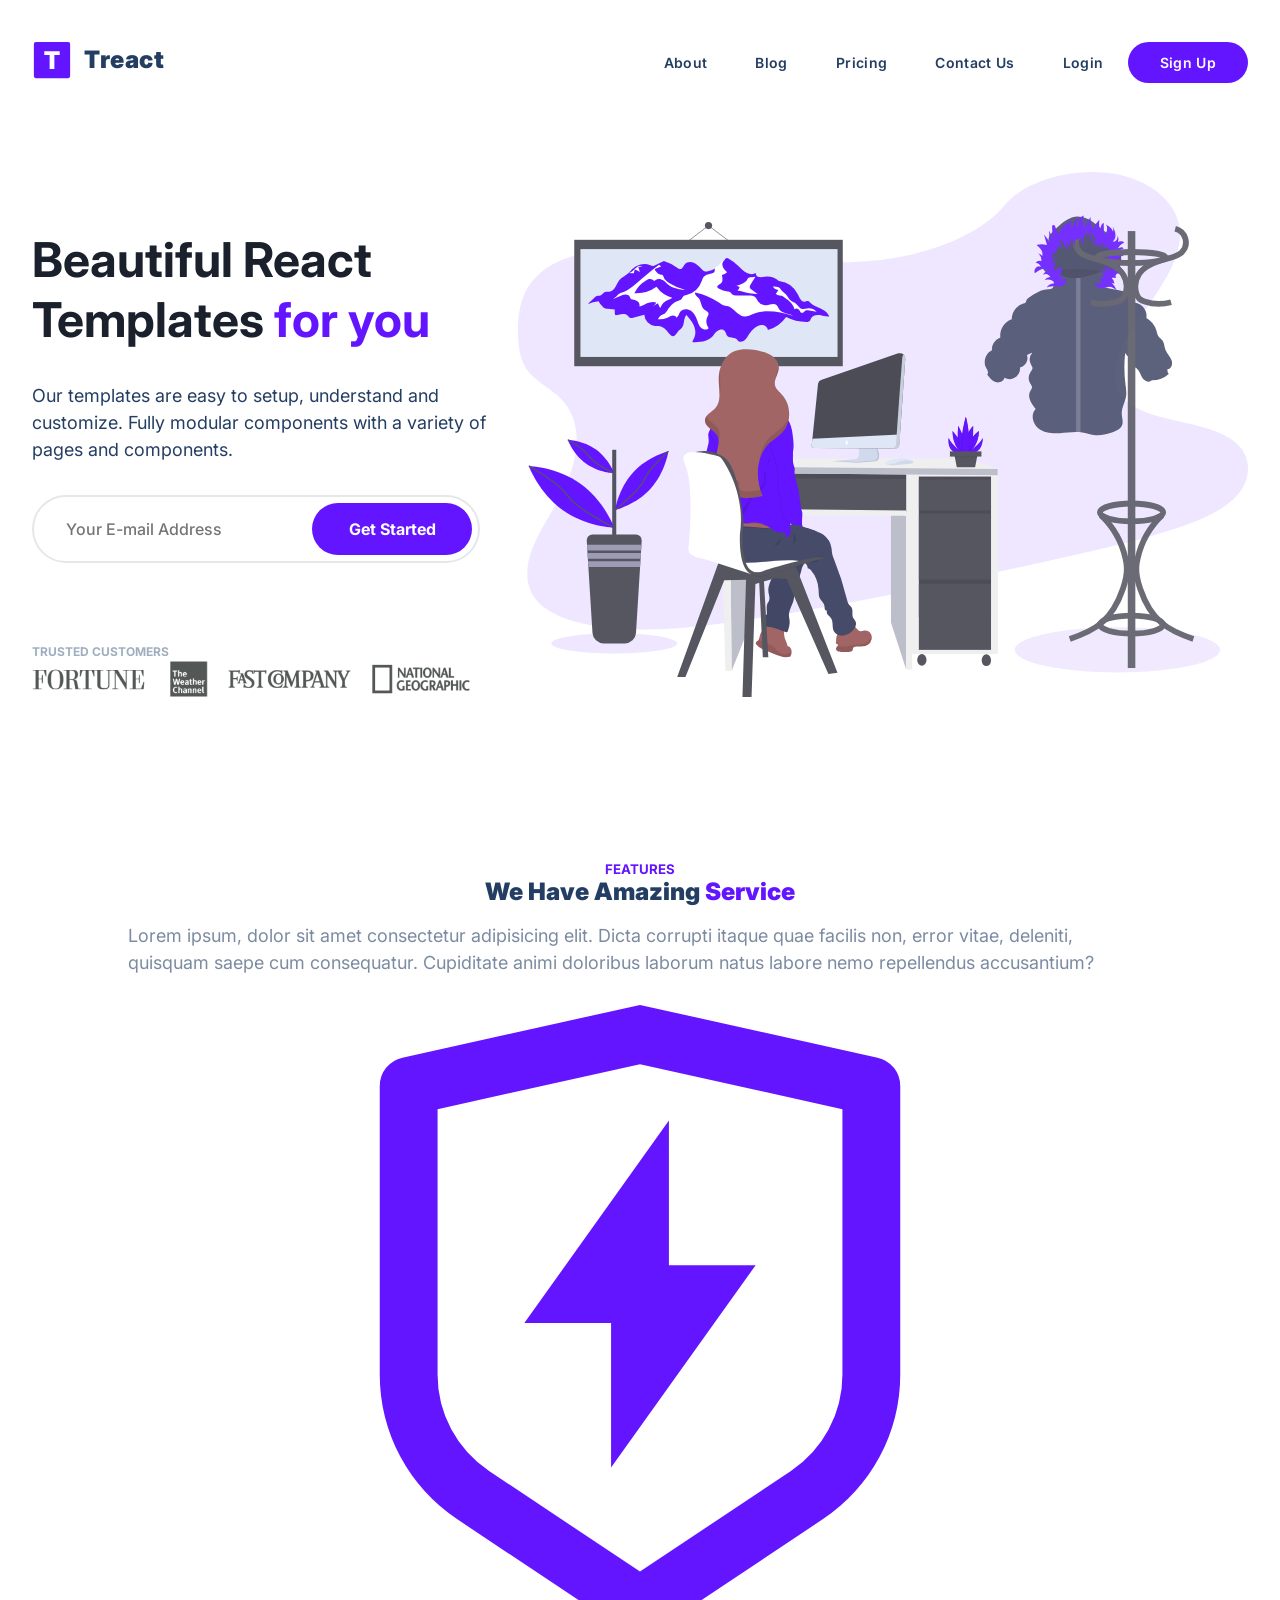
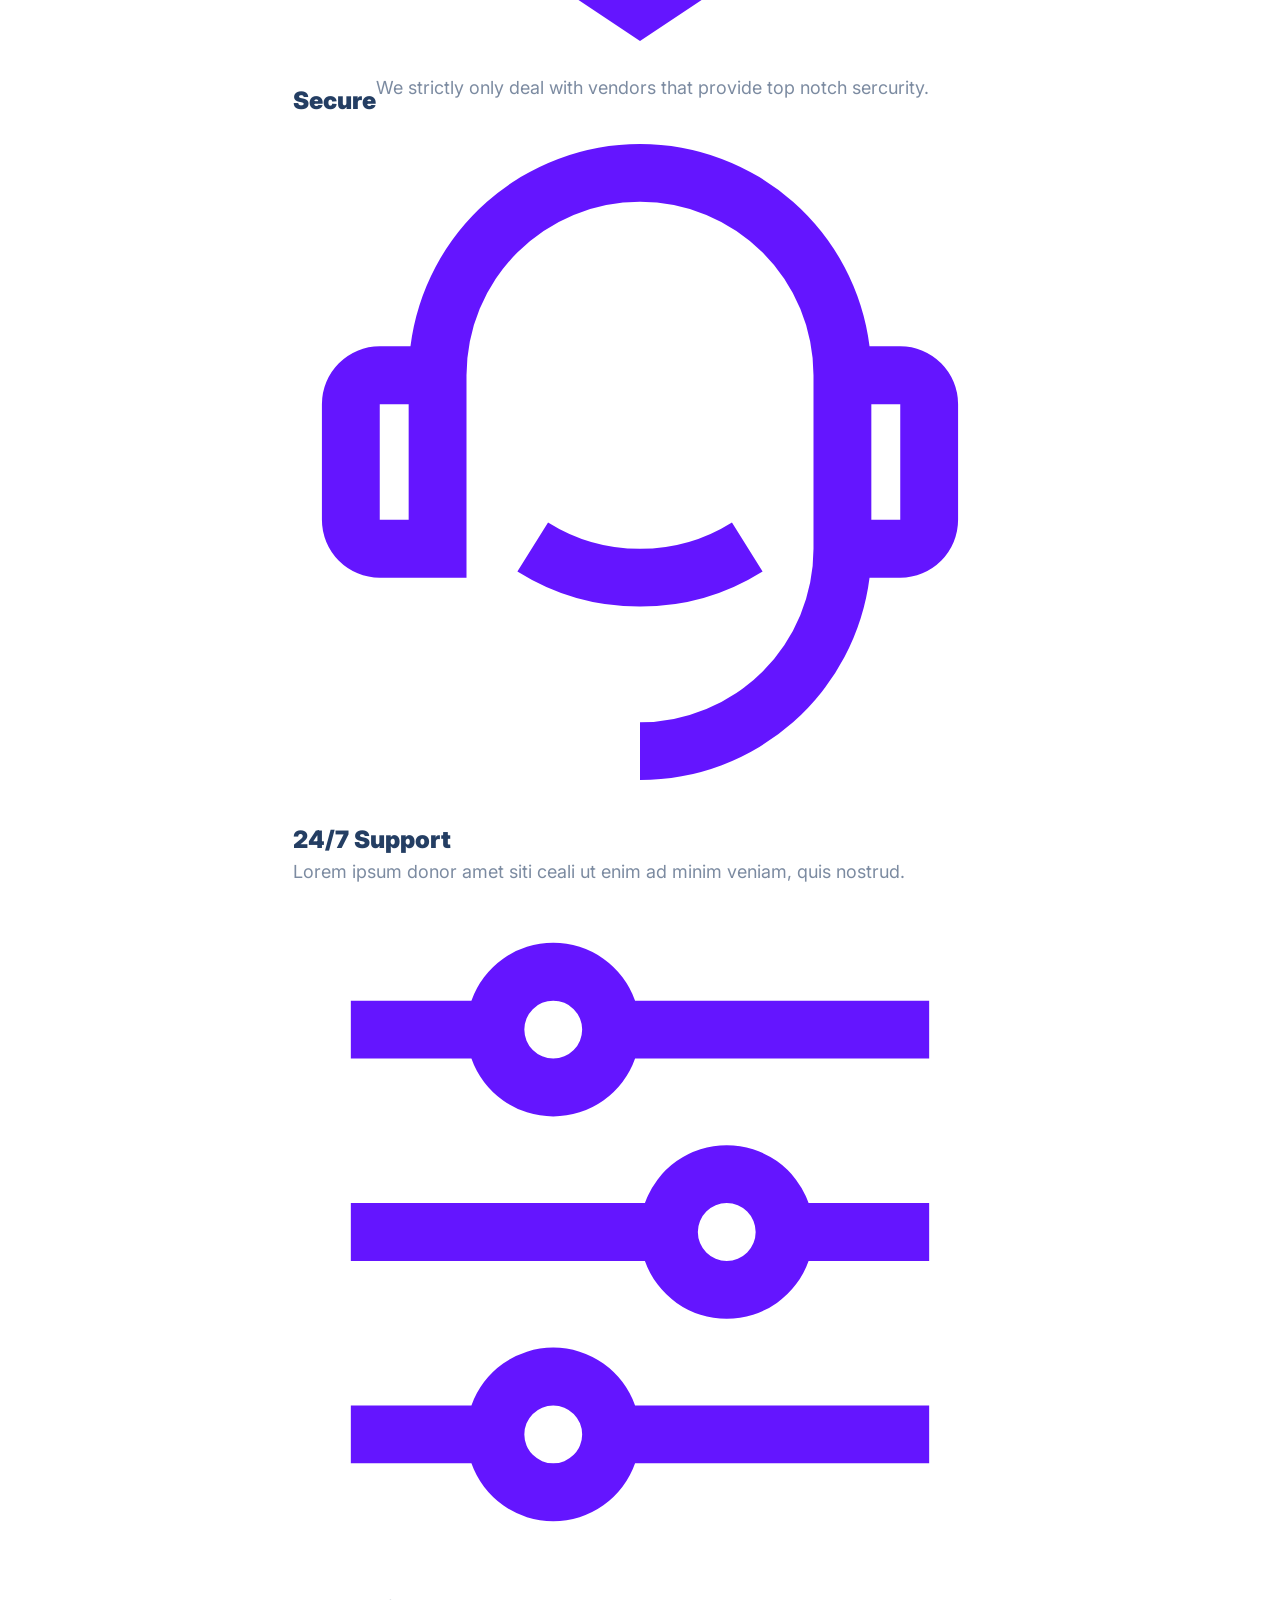
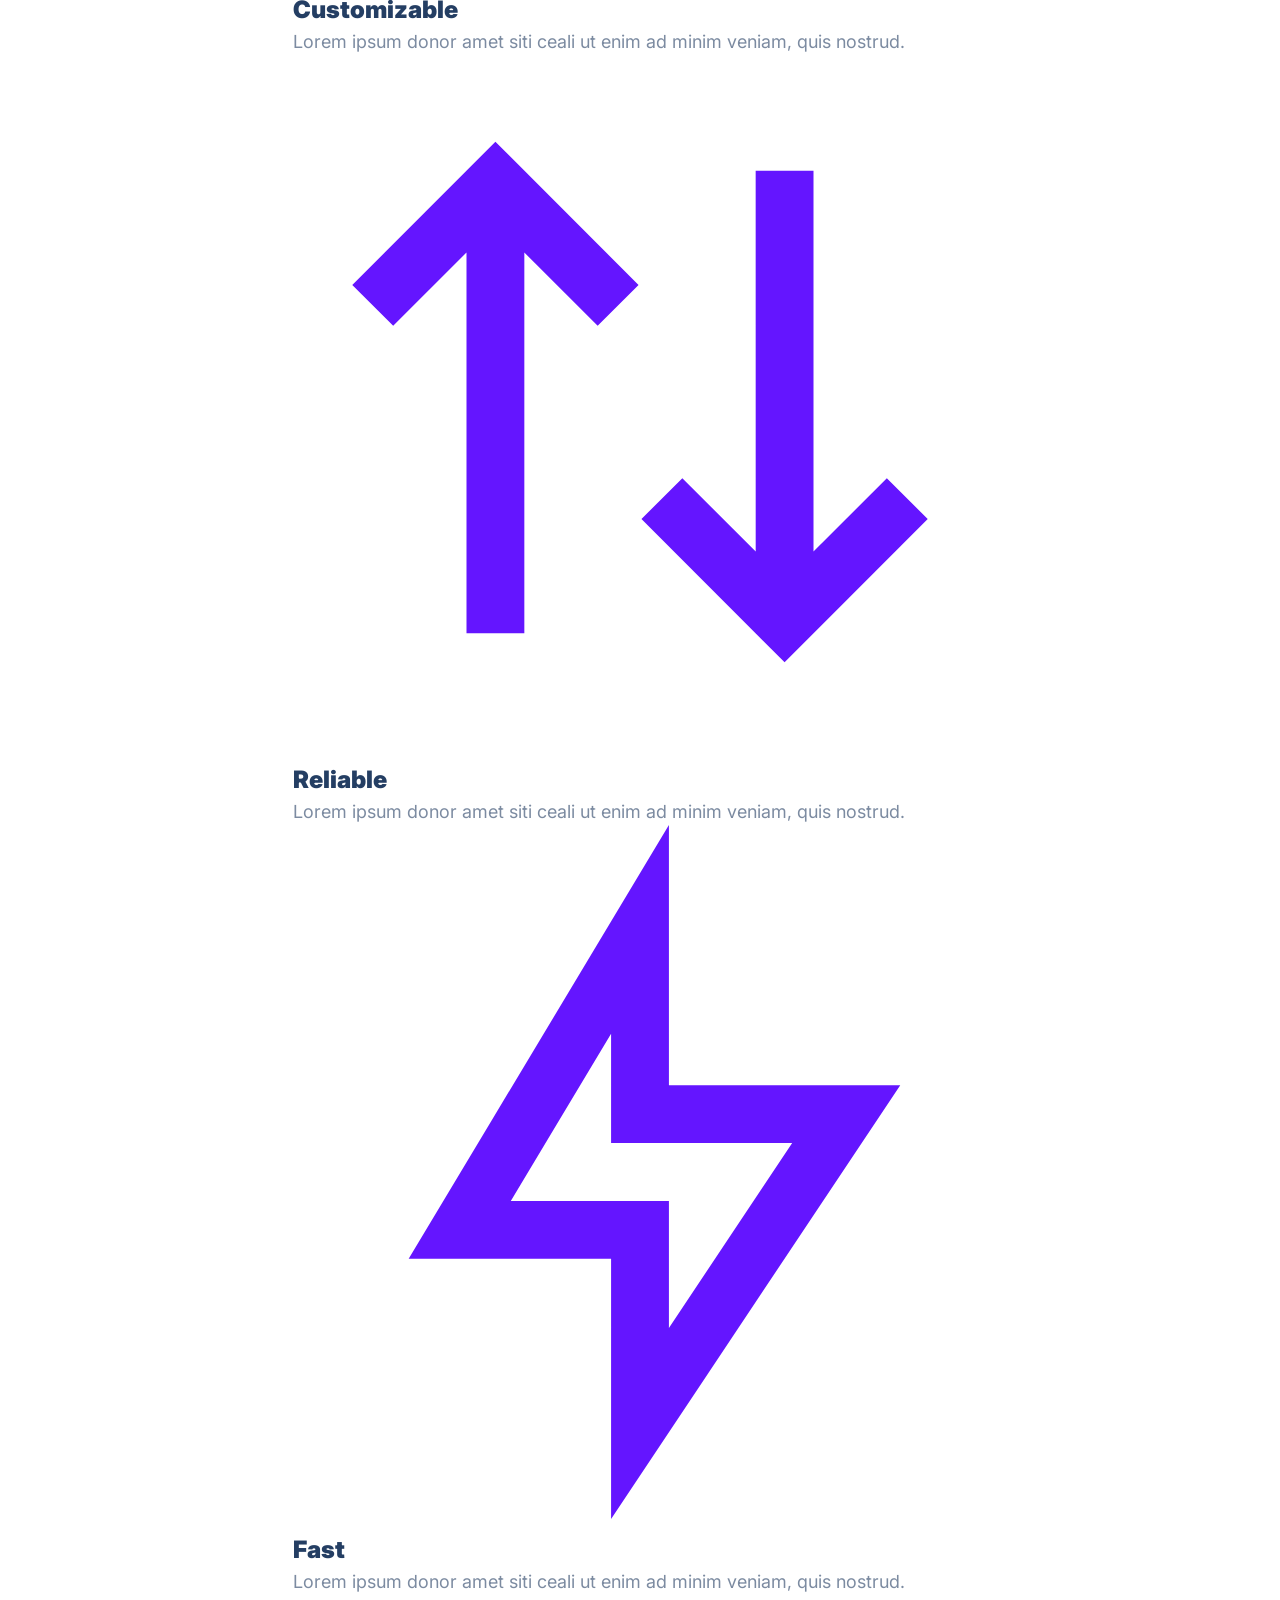
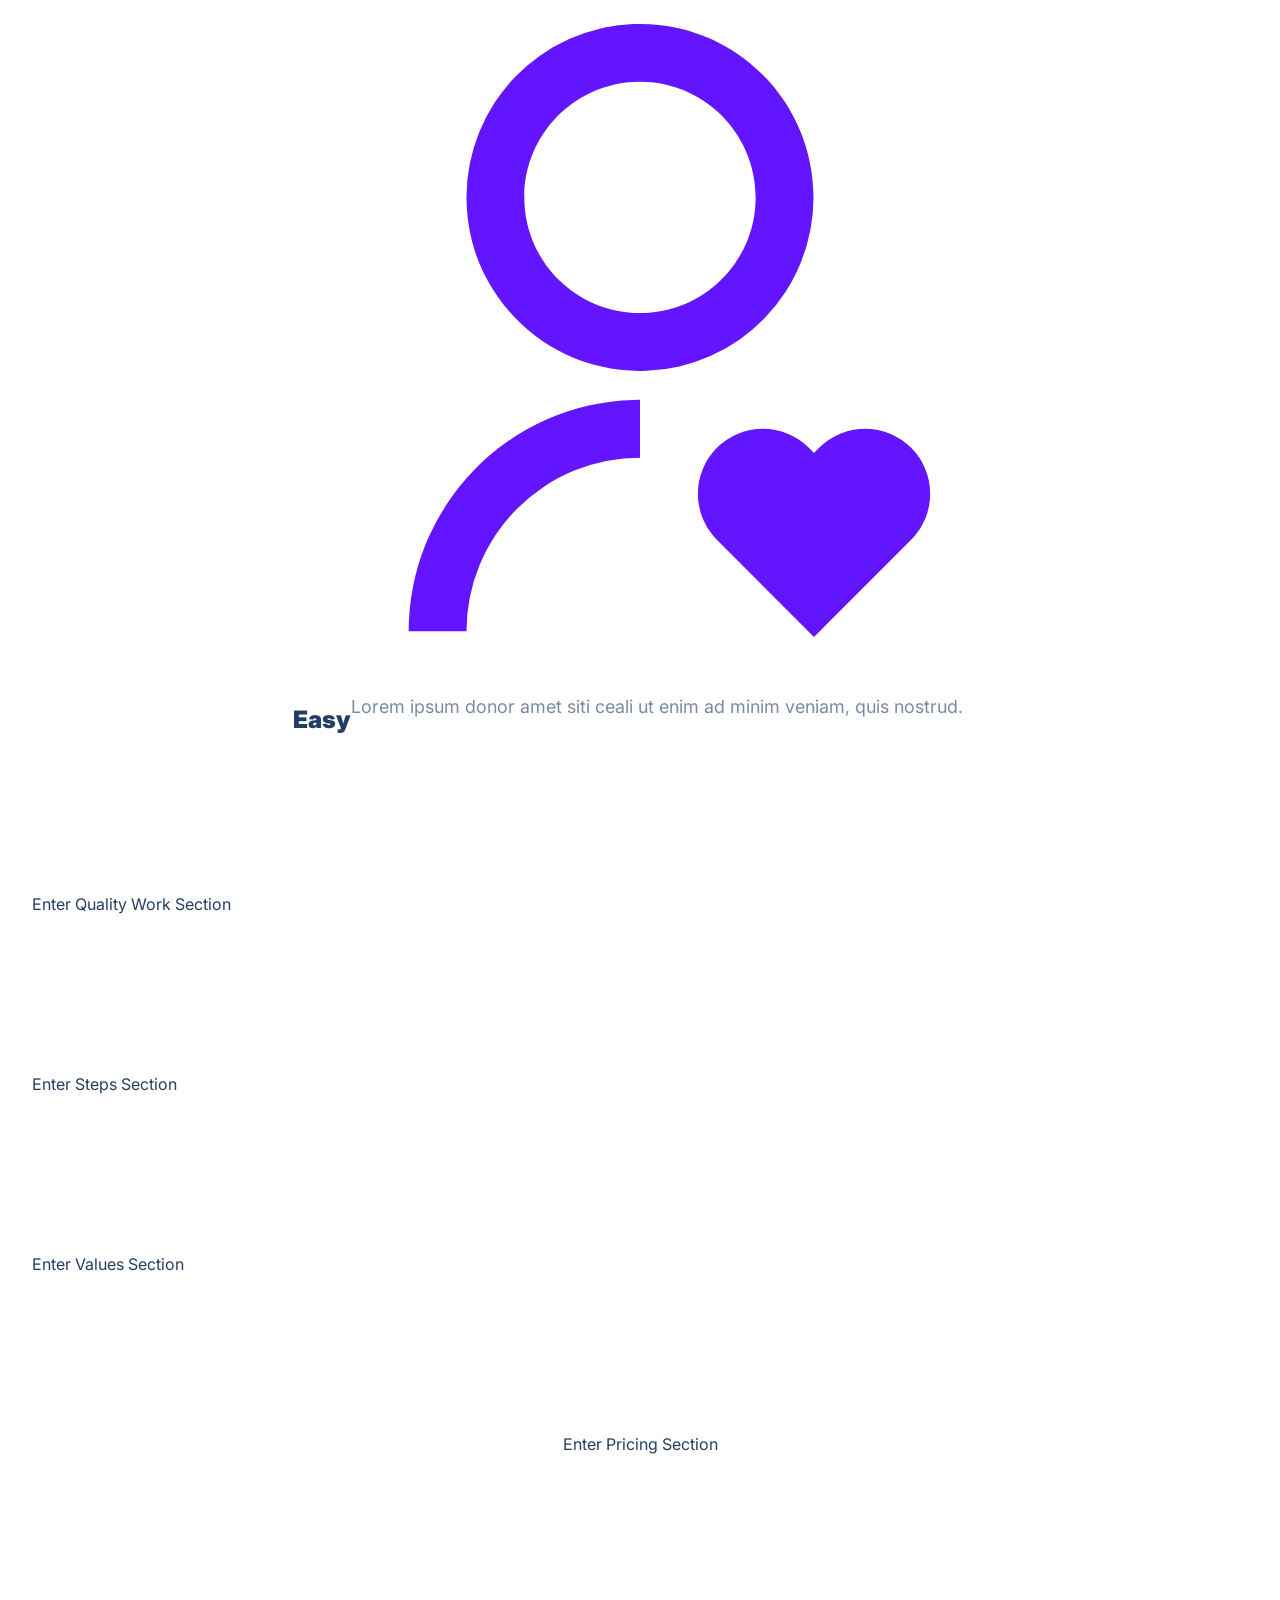
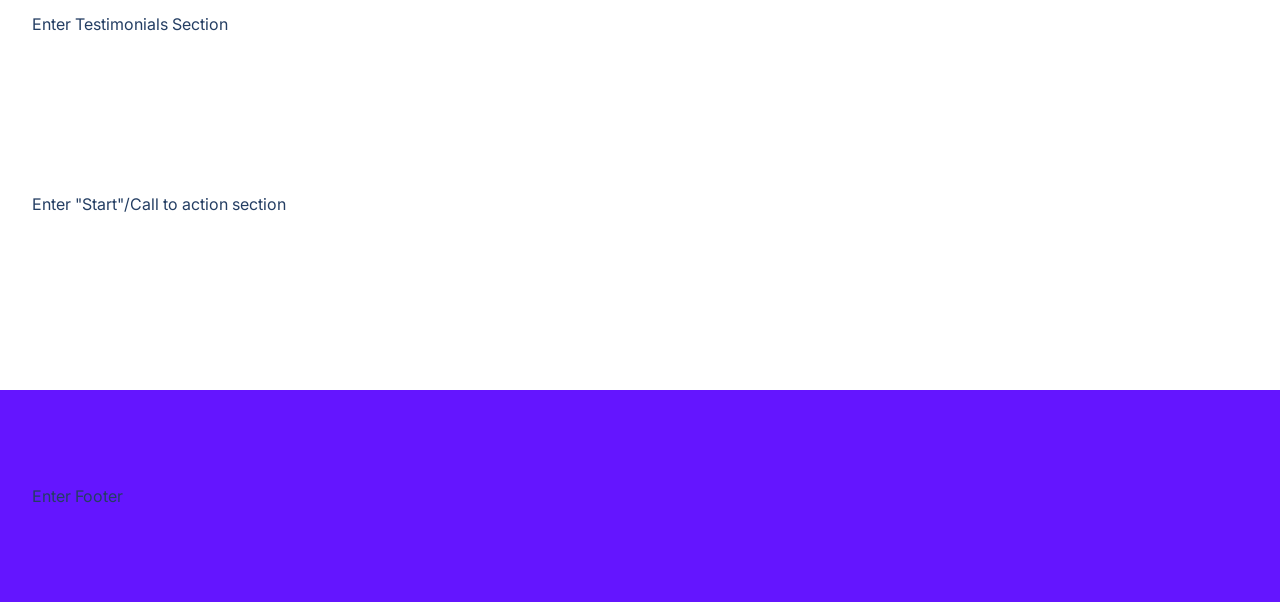
==== index.html @ ea317b47 "fix folder structure and images" ====
<!DOCTYPE html>
<html lang="en">

<head>
    <meta charset="UTF-8">
    <meta http-equiv="X-UA-Compatible" content="IE=edge">
    <meta name="viewport" content="width=device-width, initial-scale=1.0">
    <title>final project</title>
    <link rel="stylesheet" href="style.css"/>
    <link rel="stylesheet" href="https://pro.fontawesome.com/releases/v5.10.0/css/all.css" />
       
    <script src="script.js"></script>
</head>

 <body>
    <section id="landing">
      <nav>
      <div class="row nav__row">
         <div class="nav__logo">
            <img src="./assets/logo.2c489fc453a1783cbadacf914efa3df6.svg" alt="" class="nav__logo--img" />
       <div class="nav__logo--title">Treact
       </div>
     </div>

   <div class="nav__links">                         
        <a href="#" class="nav__link">About</a>
        <a href="#" class="nav__link">Blog</a>
        <a href="#" class="nav__link">Pricing</a>      
        <a href="#" class="nav__link">Contact Us</a>
        <a href="#" class="nav__link">Login</a>
        <a href="#" class="nav__link nav__link--primary">Sign Up</a>
   </div>      
         
      <button class="btn__menu" onclick="openMenu()">
           <svg xmlns="http://www.w3.org/2000/svg" width="24" height="24" viewBox="0 0 24 24" fill="none"
                        stroke="currentColor" stroke-width="2" stroke-linecap="round" stroke-linejoin="round"
                        class="btn__menu--svg">
                        <line x1="3" y1="12" x2="21" y2="12"></line>
                        <line x1="3" y1="6" x2="21" y2="6"></line>
                        <line x1="3" y1="18" x2="21" y2="18"></line>
               </svg>
             </button>          
                          
        <div class="modal">
            <button class="btn__menu btn__menu--close" onclick="closeMenu()">
                <svg xmlns="http://www.w3.org/2000/svg" width="24" height="24" viewBox="0 0 24 24" fill="none"
                    stroke="currentColor" stroke-width="2" stroke-linecap="round" stroke-linejoin="round"
                    class="light___StyledCloseIcon-lj69nl-14 fASujC">
                    <line x1="18" y1="6" x2="6" y2="18"></line>
                    <line x1="6" y1="6" x2="18" y2="18"></line>
                </svg>
            </button>

            <div class="modal__links">
                <a class="modal__link">About</a>
                <a class="modal__link">Blog</a>
                <a class="modal__link">Pricing</a>
                <a class="modal__link">Contact Us</a>
                <a class="modal__link">Login</a>
                <a class="modal__link modal__link--primary">Sign Up</a>          
              </div>            
          </div>  
      </div>                  
      </nav>

     <header>
      <div class="container">
       <div class="row">
        <div class="header__description">
        <h1>Beautiful React Templates
           <span class="purple">for you</span></h1>

       <p class="header__description--para">Our templates are easy to setup, understand and customize. Fully modular components with a variety of pages and components.</p>

       <div class="header__email">
        <input type="text"
        class="header__email--input" placeholder="Your E-mail Address" />
        <button class="header__email--btn">Get Started</button>
       </div>
        <p class="header__customers--title">
            TRUSTED CUSTOMERS
        </p>
        <img src="./assets/customers-logo-strip.680ac7c2e8ae28161d2c.png" alt="" class="header__customers" />       
       </div> 
       
       <fiqure class="header__img--wrapper">
        <img src="./assets/design-illustration-2.6da6a00b20c07c4a9b65d1870679e1b8.svg" alt="" class="header__img" />      
       </fiqure>
       </div>
      </div>
     </header>
    </section>    
    <main>
        <section id="features">
         <div class="container">
          <div class="row__narrow">
           <h5 class="section__title">
           <span class="purple">FEATURES</span> 
           </h5>
           <h2 class="feature__header">
            We Have Amazing <span class="purple">Service</span></h2>
            <p class="feature__description">
                Lorem ipsum, dolor sit amet consectetur adipisicing elit. Dicta corrupti itaque quae facilis non, error vitae, deleniti, quisquam saepe cum consequatur. Cupiditate animi doloribus laborum natus labore nemo repellendus accusantium?
            </p>
            <div class="feature__wrapper">
                <div class="feature">
                    <div class="feature__img">
                        <img class="#" src= "./assets/shield-icon.daefe14b320b14fbd9cbd18908ac93ec.svg"></i>                               
                        <h2 class="feature__title">
                            Secure
                        </h2> 
                        <p class="feature__para">
                            We strictly only deal with vendors that provide top notch sercurity.
                        </p>     
                    </div>
                </div>
                <div class="feature">
                    <div class="feature__img">
                        <img class="#" src= "./assets/support-icon.f9253ffa8cb6ffde5bbaa05eb5136375.svg"></i>   
                    </div>                            
                        <h2 class="feature__title">
                            24/7 Support
                        </h2> 
                        <p class="feature__para">
                            Lorem ipsum donor amet siti ceali ut enim ad minim veniam, quis nostrud.
                        </p>     
                    </div>
                    <div class="feature">
                    <div class="feature__img">
                        <img class="#" src= "./assets/customize-icon.367468c90fd796009b97fbfba67b2c6a.svg"></i> 
                    </div>                              
                        <h2 class="feature__title">
                           Customizable
                        </h2> 
                        <p class="feature__para">
                            Lorem ipsum donor amet siti ceali ut enim ad minim veniam, quis nostrud.
                        </p>     
                    </div>  
                <div class="feature">
                    <div class="feature__img">
                        <img class="#" src="./assets/reliable-icon.1367510a8f0a1bec76dc425d25f92f43.svg"></i>   
                    </div>
                        <h2 class="feature__title">
                           Reliable
                        </h2> 
                        <p class="feature__para">
                            Lorem ipsum donor amet siti ceali ut enim ad minim veniam, quis nostrud.
                        </p>     
                    </div>
                <div class="feature">
                    <div class="feature__img">
                        <img class="#" src= "./assets/fast-icon.dbb971a73d4805d2fc3bcdacdb55beba.svg"></i>   
                    </div>                            
                        <h2 class="feature__title">
                            Fast
                        </h2> 
                        <p class="feature__para">
                           Lorem ipsum donor amet siti ceali ut enim ad minim veniam, quis nostrud.
                        </p>     
                    </div>
                <div class="feature">
                    <div class="feature__img">
                        <img class="#" src= "./assets/simple-icon.673b7e1750b2a4ef32907fc164828d00.svg"></i>                               
                        <h2 class="feature__title">
                            Easy
                        </h2> 
                        <p class="feature__para">
                          Lorem ipsum donor amet siti ceali ut enim ad minim veniam, quis nostrud.  
                        </p>     
                    </div>                            
                </div>
            </div>                                       </div>
            </div>
        </section>

        <section id="quality">
            <div class="container">
                <div class="row">
                    <!--  -->Enter Quality Work Section<!--  -->
                </div>
            </div>
        </section>
        <section id="steps">
            <div class="container">
                <div class="row">
                    <!--  -->Enter Steps Section<!--  -->
                </div>
            </div>
        </section>

        <section id="values">
            <div class="container">
                <div class="row">
                    <!--  -->Enter Values Section<!--  -->
                </div>
            </div>
        </section>

        <section id="pricing">
            <div class="container">
                <div class="row">
                    <!--  -->Enter Pricing Section<!--  -->
                </div>
            </div>
        </section>

        <section id="testimonials">
            <div class="container">
                <div class="row">
                    <!--  -->Enter Testimonials Section<!--  -->
                </div>
            </div>
        </section>

        <section id="start">
            <div class="container">
                <div class="row">
                    <!--  -->Enter "Start"/Call to action section<!--  -->
                </div>
            </div>
        </section>
    </main>

    <footer>
        <div class="row footer__row">
            <!--  -->Enter Footer<!--  -->
        </div>
    </footer>
</body>

</html>
---- style.css ----
@import url('https://fonts.googleapis.com/css2?family=Inter:wght@100;200;300;400;500;600;700;800;900&display=swap');

* {
    margin: 0;
    padding: 0;
    box-sizing: border-box;
    font-family: 'Inter', system-ui;
    color: #243e63;
}


body {
    max-width: 100vw;
    overflow-x: hidden;
}

a {
    text-decoration: none;
    display: inline;
}

h1 {
    font-size: 48px;
    color: #1a202c;
    line-height: 1.25;
}

img {
    width: 100%;
}

p {
    font-size: 18px;
    line-height: 1.5;
}

.row {
    width: 100%;
    max-width: 1280px;
    margin: 0 auto;
}

.row__narrow {
    width: 100%;
    max-width: 1024px;
    margin: 0 auto;
}

.container {
    padding: 96px 0;
}

.purple {
    color: #6415ff;
}

section {
    padding: 0 32px;
}

main {
    margin-bottom: 96px;
}

button {
    cursor: pointer;
}






/* 

NAVBAR ↓

*/


nav {
    display: flex;    
    padding-top: 32px;
}

.nav__row {
    display: flex;
    justify-content: space-between;
    
}

.nav__logo {
    display: flex;
    align-items: center;
    margin: 8px 0;
    padding-bottom: 4px;
}
.nav__logo--img {
   height: 40px;
   width: 40px;
}

.nav__logo--title {
    font-weight: 900;
    font-size: 24px;
    margin-left: 12px; 
    padding-bottom: 2px;
    letter-spacing: 0.6px;
}

.nav__links {
    display: flex;
    align-items: center;
    padding-bottom: 2px; 
}

.nav__link {
   font-size: 14px; 
   font-weight: 600;
   padding-top: 4px;
   letter-spacing: 0.35px;
   position: relative;
   border-bottom: 2px solid transparent;
   transition: 300ms;
   margin: 0px 24px;
}

.nav__link::after {
    content:"";
    position: absolute;
    left: 0;
    bottom: -6px;
    height: 2px;
    width: 100%;
    background: #6415ff;
    transition: all 300ms ease;
    opacity: 0;
}

.nav__link:hover::after {
    opacity: 1;
}



.login {
    margin-left: 48px;
}

.nav__link--primary {
    margin: 0;
    padding: 10px 32px;
    margin-top: 2px;
    border-radius: 9999px;
    background-color: #6415ff;
    line-height: 1.5;
    color: #fff;
    border: none;
    width: auto;
    transition: all 300ms ease;
}


.nav__link--primary::after {
    content:"";
    width: 0;
    height: 0;
}

.nav__link--primary:hover {
    background-color: #5011cc;
    color: #fff;
}



.btn__menu {
    display: none;
    background: transparent;
    border: none;
    transition: all 300ms ease;
}

.btn__menu--svg:hover {
    filter: invert(26%) sepia(94%) saturate(7476%) hue-rotate(261deg) brightness(94%) contrast(115%);
}

.modal {
    position: fixed;
    top: 0;
    left: 0;
    right: 0;
    height: 378px;
    margin: 24px 16px;
    padding: 32px;
    background-color: #fff;
    border: 1px solid rgb(229, 231, 235);
    border-radius: 8px;
    z-index: 4;
    visibility: hidden;
    opacity: 0;
    transform: translateX(300%);
    transition: all 300ms ease;
}

.modal__links {
    width: 100%;
    height: 100%;
    display: flex;
    flex-direction: column;
    align-items: center;
}

.modal__link {
    color: #1a202c;
    font-size: 18px;
    font-weight: 600;
    line-height: 1.5;
    margin: 8px 0;
    padding-bottom: 4px;
    border-bottom: 2px solid transparent;
}

.modal__link--primary {
    color: #f7fafc;
    padding: 12px 32px;
    background: #6415ff;
    border-radius: 500px;
    border: none;
}

.menu--open .modal {
    visibility: visible;
    opacity: 1;
    transform: translateX(0);
}

.btn__menu--close {
    position: fixed;
    top: 24px;
    right: 18px;
}


/* 

HEADER / ABOUT US ↓

*/


header .row {
    display: flex;
    align-items: center;
    justify-content: space-between;
}

.header__description {
    width: 40%;
}

.header__description--para {
    margin: 32px 0;
}

.header__email {
   width: 100%;
   max-width: 448px;
   height: 68px;
   position: relative;
   display: flex;
   justify-content:flex-end;
  align-items: center;
}

.header__email--input {
    width: 100%;
    border-radius: 500px;
    border: 2px solid #e5e7eb;
    padding: 20px 192px 20px 32px;
    color: #243e63;
    font-size: 16px;
    font-weight: 500;
    position: absolute;
    top: 0;
    bottom: 0;
    z-index: 1;
    transition: border-color 300ms;
}

.header__email--input:hover {
  border-color: #a0aec0;
}

.header__email--input:focus,
.header__email--input:active {
    outline: none;
    border-color: #6415ff;
}

.header__email--btn {
    z-index: 2;
    margin: 8px;
    height: calc(100% - 16px);
    border-radius: 500px;
    width: 160px;
    border: none;
    background-color: #6415ff;
    color: #fff;
    font-weight: 700;
    font-size: 16px;
    transition: all 300ms ease;
}

.header__email--btn:hover {
    background-color: #3c0d99;
}

.header__customers--title {
    margin-top: 80px;
    color: #a0aec0;
    font-size: 12px;
    font-weight: 700;
    letter-spacing: 0.6;
}


 .header__customers {
    width: 90%;
 }

.header__img--wrapper {
   width: calc(100% - 40%);
}


.header__img {
  width: 100%;
  max-width: 768px;
}




/* 

FEATURES ↓

*/


#features {
    position: relative;
}

#features .row__narrow {
    display: flex;
    flex-direction: column;
    align-items: center;
}

.container {
padding: 80px 0px;
}

.section__title {
    color: #6415ff;
    font: 16px;
}

h2 {
    color: #243e63;
    font: 36px;
    font-weight: 900;
    letter-spacing: .025;
}

.feature__description {
    color: #7C8BA1;
    font: 14px;
    margin: 16px 0px 0px;
}

.feature__img--container {
  padding: 20px;
  height: auto;
  width: 100%;
  display: flex;
  flex-direction: column;
  border-radius: 9999px;
  border-width: 1px;
  padding: 1.25;
 text-align: center;
 justify-content: space-around;
}

.feature__img {
  max-width: 100%;
  display:flex;
  flex-wrap: wrap;
  }

.feature__title {
    color: #243e63;
    font: 24px;
    margin: 16px 0px 0px;
}
.feature__para {
    color: #7C8BA1;
    font: 16px;
    margin: 4px 0px 0px;
}







 


/* 

QUALITY WORK ↓

*/


#quality .row {
    display: flex;
    justify-content: space-between;
    align-items: center;
}


/* 

STEPS ↓

*/


#steps .row {
    display: flex;
    justify-content: space-between;
    align-items: center;
}


/* 

VALUES ↓

*/

#values .row {
    display: flex;
    justify-content: space-between;
    align-items: center;
}


/*

PRICING ↓

*/


#pricing .row {
    display: flex;
    flex-direction: column;
    align-items: center;
}

/* 

TESTIMONIALS ↓

*/


#testimonials .row {
    display: flex;
}


/* 

START / CALL TO ACTION ↓

*/



#start .row {
    position: relative;
    overflow: hidden;
}


/* 

FOOTER ↓

*/


footer {
    padding: 96px 32px;
    background-color: rgb(100, 21, 255);
    margin-bottom: -32px;
    position: relative;
    overflow: hidden;
}


/* 

MOBILE RESPONSIVENESS ↓

*/


@media(max-width: 1280px) {
    header .row {
        align-items: flex-end;
    }
}

@media (max-width: 1024px) {

    .btn__menu {
        display: block;
    }
    header .row {
        flex-direction: column;
        align-items: center;
    }
    footer {
        padding: 80px 32px;
    }
}

@media(max-width: 768px) {
    #quality .row,
    #values .row {
        flex-direction: column-reverse;
    }
    #steps .row,
    #testimonials .row {
        flex-direction: column;
        align-items: center;
    }
    #pricing .row {
        margin-top: 40px;
    }
}

@media(max-width: 640px) {
    .container {
        padding: 80px 0;
    }
    .nav__logo {
        margin: 8px 0;
        padding-bottom: 4px;
    }
    main {
        margin-bottom: 80px;
    }
}
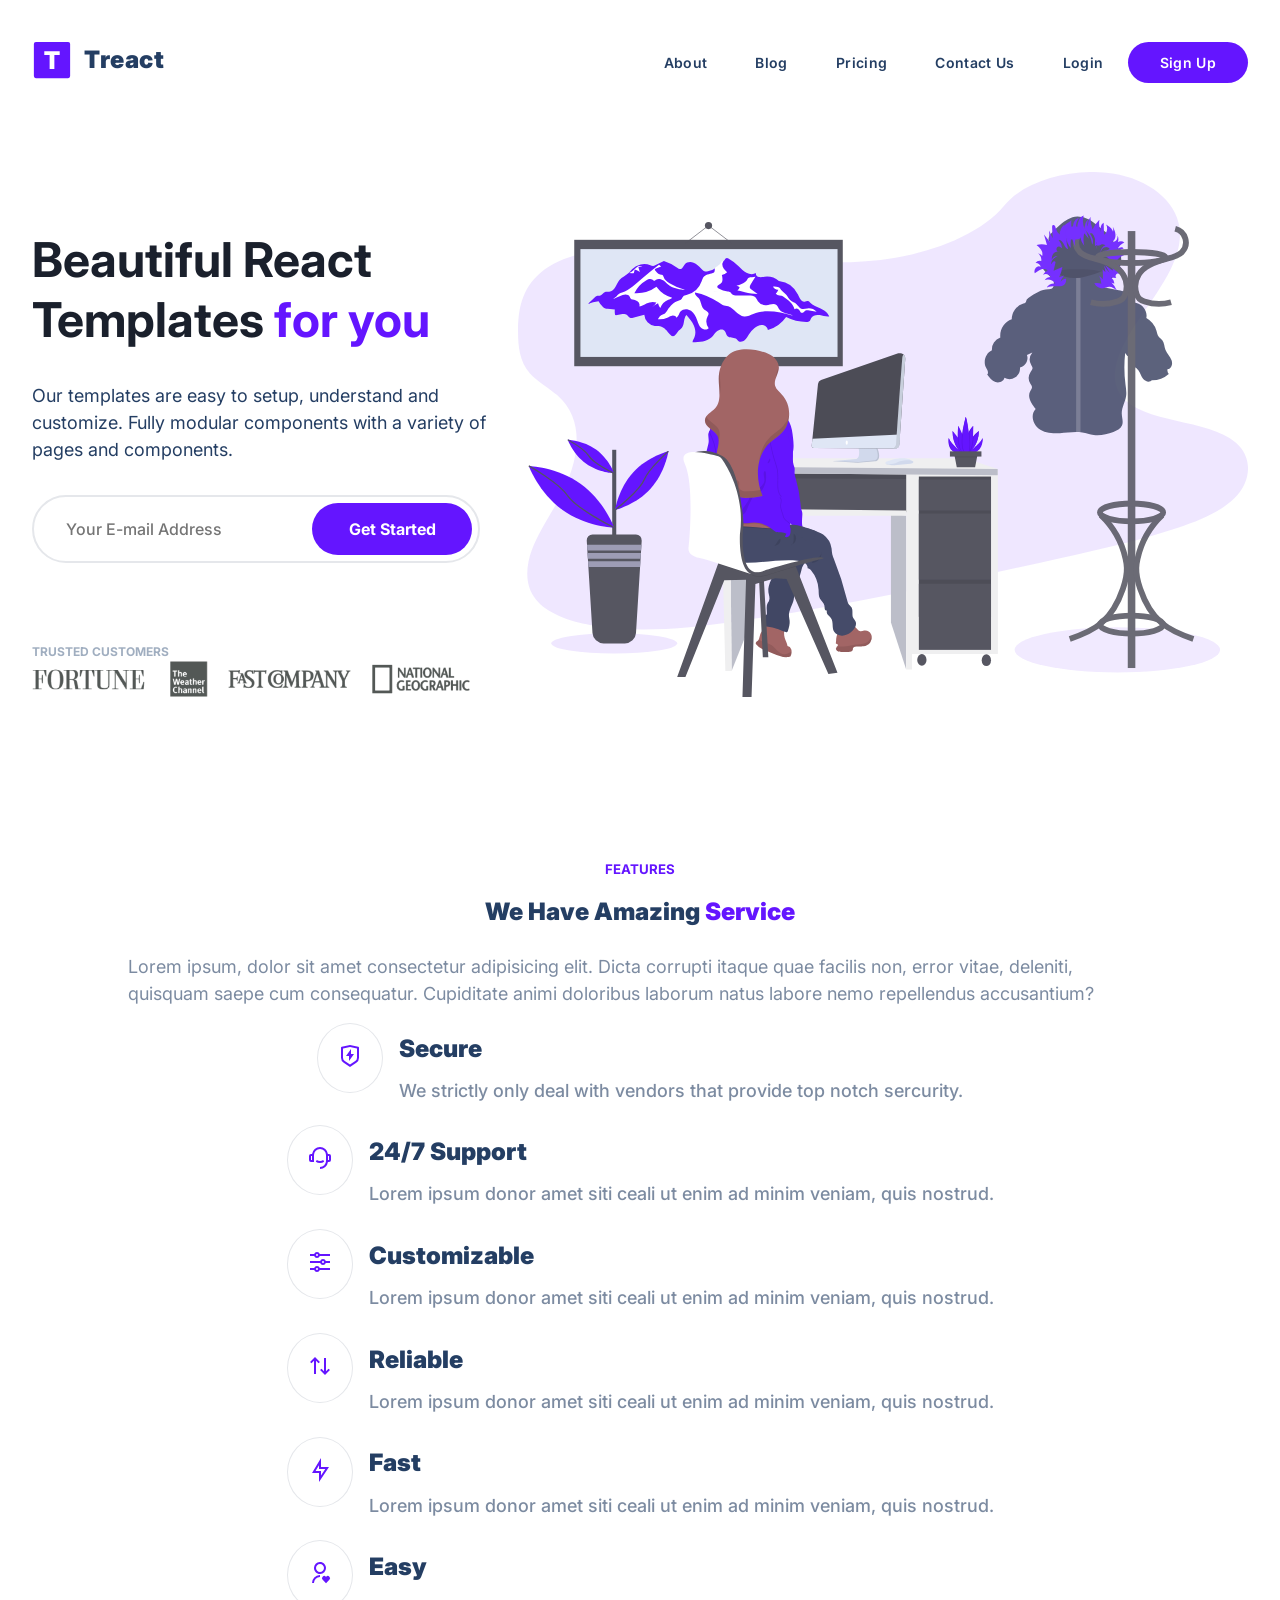
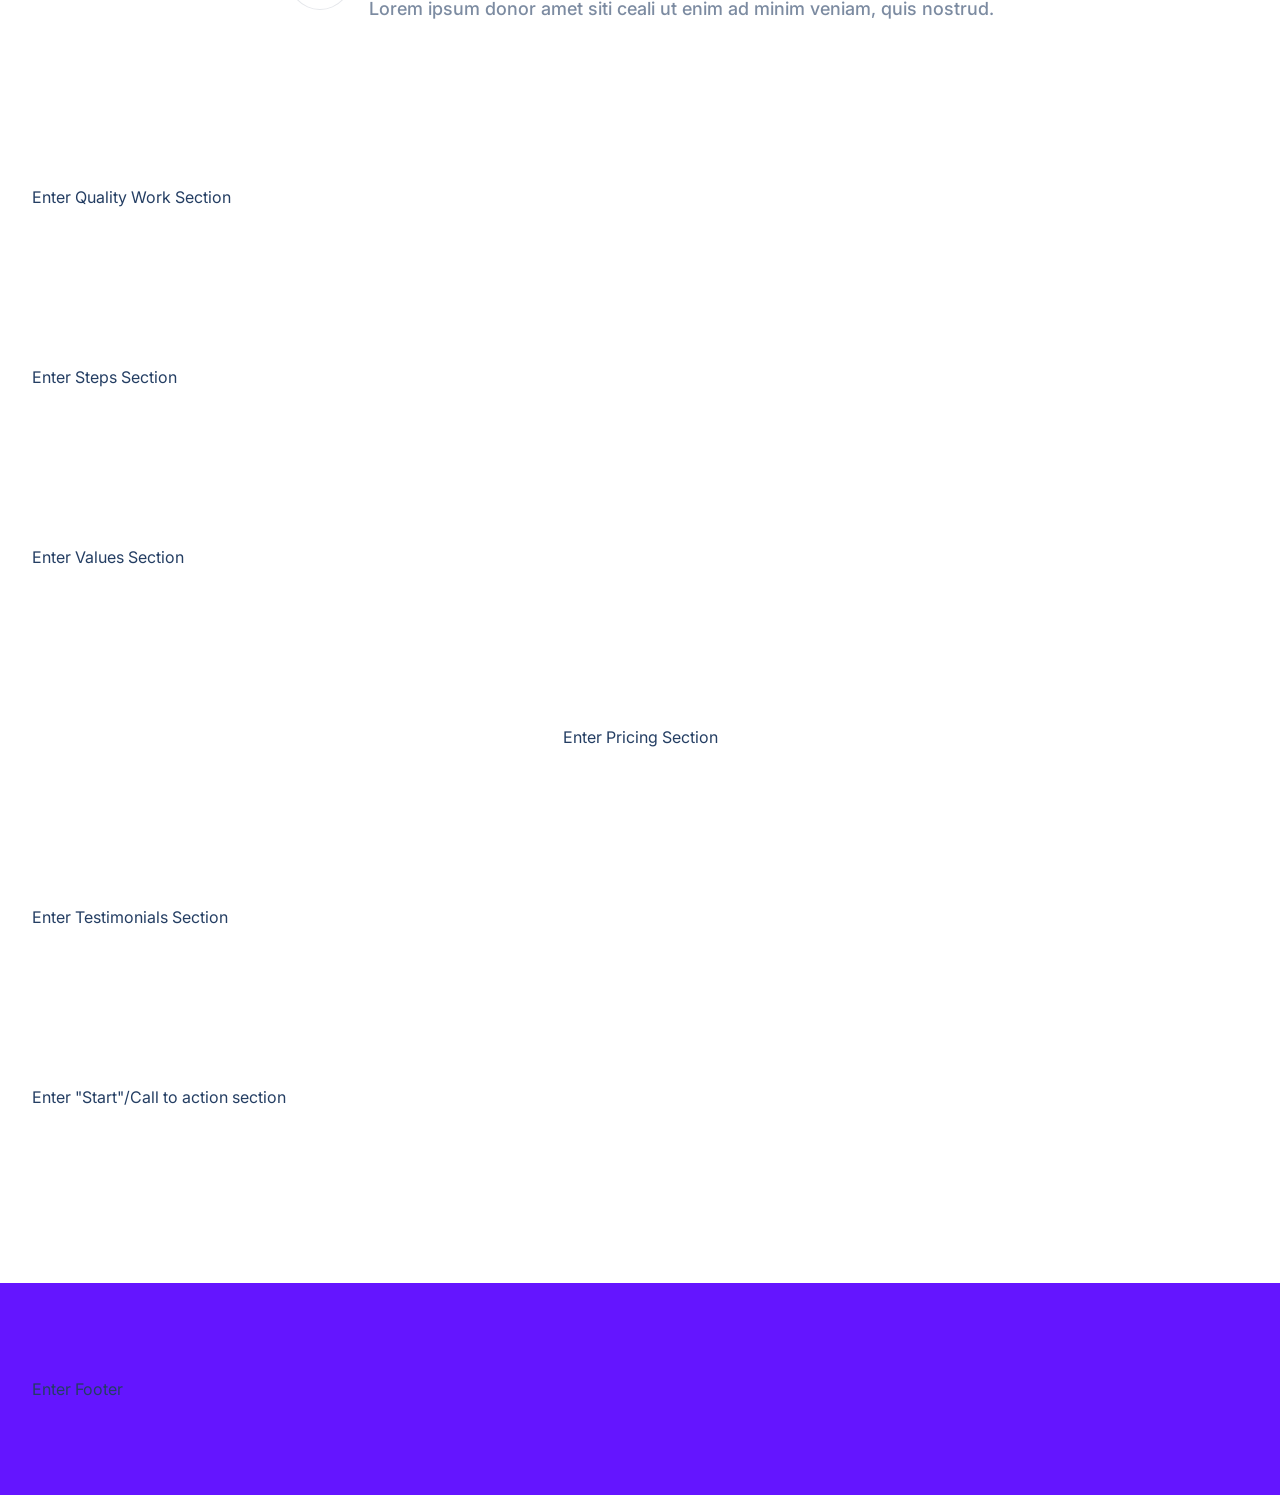
==== commit d9972251: "fixed icons" ====
--- a/index.html
+++ b/index.html
@@ -102,75 +102,90 @@
             <p class="feature__description">
                 Lorem ipsum, dolor sit amet consectetur adipisicing elit. Dicta corrupti itaque quae facilis non, error vitae, deleniti, quisquam saepe cum consequatur. Cupiditate animi doloribus laborum natus labore nemo repellendus accusantium?
             </p>
-            <div class="feature__wrapper">
-                <div class="feature">
-                    <div class="feature__img">
-                        <img class="#" src= "./assets/shield-icon.daefe14b320b14fbd9cbd18908ac93ec.svg"></i>                               
-                        <h2 class="feature__title">
-                            Secure
-                        </h2> 
+            <div class="feature">
+                <div class="feature__row">
+                 <figure class="feature__img--wrapper">
+                 <img class="feature__img" src= "./assets/shield-icon.daefe14b320b14fbd9cbd18908ac93ec.svg" alt=""/>  
+                    </figure>                             
+                        <div class="feature__text">
+                           <h2 class="feature__title">Secure</h2>                         
                         <p class="feature__para">
                             We strictly only deal with vendors that provide top notch sercurity.
                         </p>     
                     </div>
                 </div>
-                <div class="feature">
-                    <div class="feature__img">
-                        <img class="#" src= "./assets/support-icon.f9253ffa8cb6ffde5bbaa05eb5136375.svg"></i>   
-                    </div>                            
-                        <h2 class="feature__title">
-                            24/7 Support
-                        </h2> 
-                        <p class="feature__para">
-                            Lorem ipsum donor amet siti ceali ut enim ad minim veniam, quis nostrud.
-                        </p>     
-                    </div>
+                </div>
+
+                <div class="feature">
+                <div class="feature__row">
+                    <figure class="feature__img--wrapper">
+                        <img class="feature__img" src= "./assets/support-icon.f9253ffa8cb6ffde5bbaa05eb5136375.svg" alt=""/>  
+                    </figure>                             
+                        <div class="feature__text">
+                           <h2 class="feature__title">24/7 Support</h2>                         
+                        <p class="feature__para">
+                            Lorem ipsum donor amet siti ceali ut enim ad minim veniam, quis nostrud. 
+                        </p>     
+                    </div>
+                </div>
+                </div>
                     <div class="feature">
-                    <div class="feature__img">
-                        <img class="#" src= "./assets/customize-icon.367468c90fd796009b97fbfba67b2c6a.svg"></i> 
-                    </div>                              
-                        <h2 class="feature__title">
+                <div class="feature__row">
+                    <figure class="feature__img--wrapper">
+                        <img class="feature__img" src= "./assets/customize-icon.367468c90fd796009b97fbfba67b2c6a.svg" alt=""/>
+                    </figure>
+                    <div class="feature__text">                 <h2 class="feature__title">
                            Customizable
                         </h2> 
                         <p class="feature__para">
                             Lorem ipsum donor amet siti ceali ut enim ad minim veniam, quis nostrud.
                         </p>     
-                    </div>  
-                <div class="feature">
-                    <div class="feature__img">
-                        <img class="#" src="./assets/reliable-icon.1367510a8f0a1bec76dc425d25f92f43.svg"></i>   
-                    </div>
-                        <h2 class="feature__title">
+                    </div>
+                </div>
+                 </div>  
+                <div class="feature">
+                    <div class="feature__row">
+                    <figure class="feature__img--wrapper">
+                        <img class="feature__img" src= "./assets/reliable-icon.1367510a8f0a1bec76dc425d25f92f43.svg" alt=""/>
+                    </figure>
+                    <div class="feature__text">                 <h2 class="feature__title">
                            Reliable
                         </h2> 
                         <p class="feature__para">
                             Lorem ipsum donor amet siti ceali ut enim ad minim veniam, quis nostrud.
                         </p>     
                     </div>
-                <div class="feature">
-                    <div class="feature__img">
-                        <img class="#" src= "./assets/fast-icon.dbb971a73d4805d2fc3bcdacdb55beba.svg"></i>   
-                    </div>                            
-                        <h2 class="feature__title">
-                            Fast
-                        </h2> 
-                        <p class="feature__para">
-                           Lorem ipsum donor amet siti ceali ut enim ad minim veniam, quis nostrud.
-                        </p>     
-                    </div>
-                <div class="feature">
-                    <div class="feature__img">
-                        <img class="#" src= "./assets/simple-icon.673b7e1750b2a4ef32907fc164828d00.svg"></i>                               
-                        <h2 class="feature__title">
-                            Easy
-                        </h2> 
-                        <p class="feature__para">
-                          Lorem ipsum donor amet siti ceali ut enim ad minim veniam, quis nostrud.  
-                        </p>     
-                    </div>                            
-                </div>
-            </div>                                       </div>
-            </div>
+                </div>
+                 </div>  
+                <div class="feature">
+                    <div class="feature__row">
+                    <figure class="feature__img--wrapper">
+                        <img class="feature__img" src= "./assets/fast-icon.dbb971a73d4805d2fc3bcdacdb55beba.svg" alt=""/>
+                    </figure>
+                    <div class="feature__text">                 <h2 class="feature__title">
+                           Fast
+                        </h2> 
+                        <p class="feature__para">
+                            Lorem ipsum donor amet siti ceali ut enim ad minim veniam, quis nostrud.
+                        </p>     
+                    </div>
+                </div>
+                 </div>  
+                <div class="feature">
+                      <div class="feature__row">
+                    <figure class="feature__img--wrapper">
+                        <img class="feature__img" src= "./assets/simple-icon.673b7e1750b2a4ef32907fc164828d00.svg" alt=""/>
+                    </figure>
+                    <div class="feature__text">                 <h2 class="feature__title">
+                           Easy
+                        </h2> 
+                        <p class="feature__para">
+                            Lorem ipsum donor amet siti ceali ut enim ad minim veniam, quis nostrud.
+                        </p>     
+                    </div>
+                </div>
+             </div>               
+          </div>
         </section>
 
         <section id="quality">
--- a/style.css
+++ b/style.css
@@ -357,15 +357,23 @@
     display: flex;
     flex-direction: column;
     align-items: center;
+    font-size: 16px;
 }
 
 .container {
 padding: 80px 0px;
-}
+
+}
+
+.feature__text--container {
+   margin: 0px 16px; 
+   padding: 32px 8px;
+   }
 
 .section__title {
     color: #6415ff;
-    font: 16px;
+    font: 24px;
+    justify-content: center;
 }
 
 h2 {
@@ -373,6 +381,8 @@
     font: 36px;
     font-weight: 900;
     letter-spacing: .025;
+    padding-top: 2%;
+    padding-bottom: 1%;
 }
 
 .feature__description {
@@ -394,10 +404,22 @@
  justify-content: space-around;
 }
 
+.feature__row {
+ display: flex;
+ align-items: center;
+ gap: 16px;
+}
+
 .feature__img {
-  max-width: 100%;
-  display:flex;
-  flex-wrap: wrap;
+  width: 24px;
+  height: 24px;
+  }
+
+  .feature__img--wrapper {
+    flex-shrink: 0;
+    padding: 20px;
+    border: 1px solid #e5e7eb;
+    border-radius: 50%;
   }
 
 .feature__title {
@@ -407,9 +429,15 @@
 }
 .feature__para {
     color: #7C8BA1;
-    font: 16px;
+    font: 16px,;
     margin: 4px 0px 0px;
-}
+    opacity: 1;
+    line-height: 2;
+    font-weight: 500;
+}
+
+
+
 
 
 
